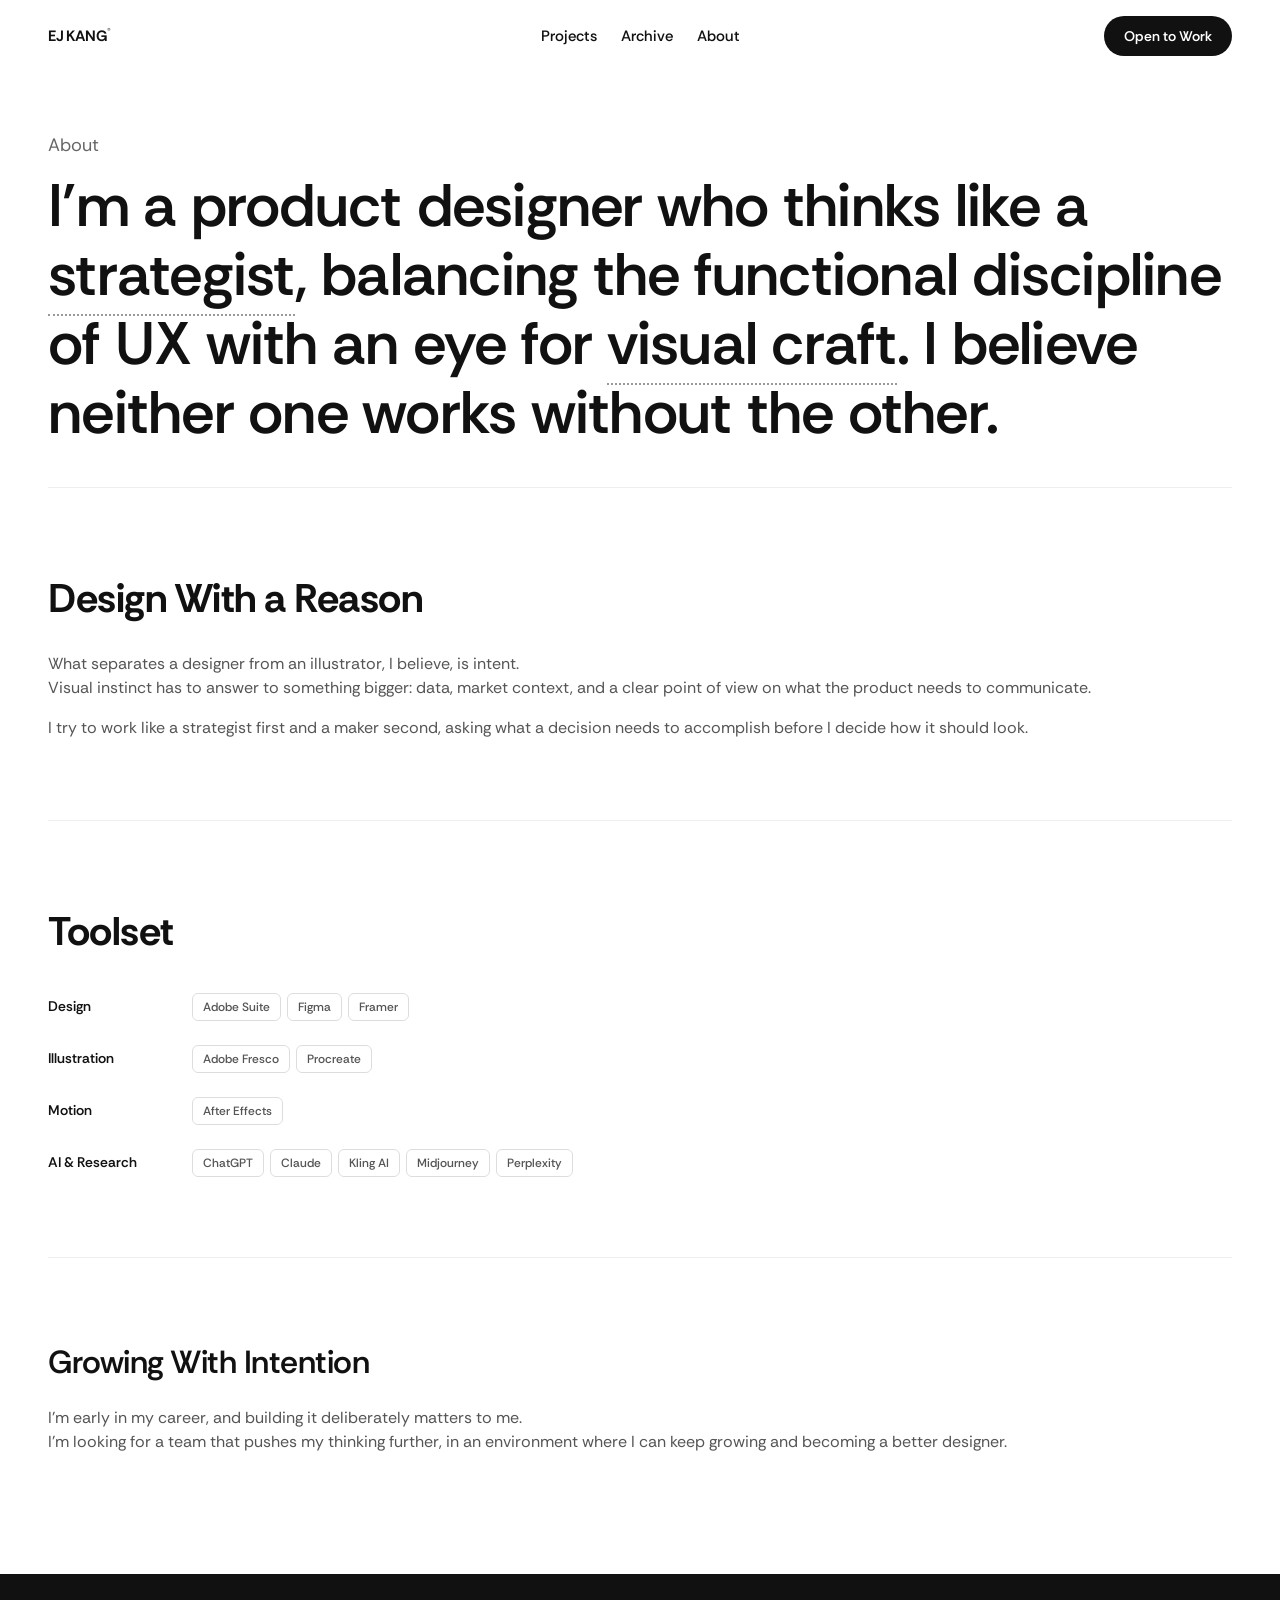
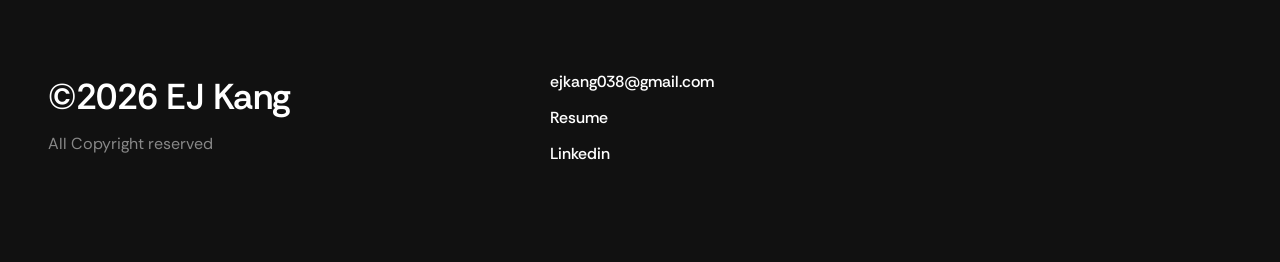
==== about.html @ b81dbb20 "Unify page width, version asset links, and loosen About text - Homepage and About use the same wide " ====
<!DOCTYPE html>
<html lang="en">
<head>
<!-- Umami -->
<script defer src="https://cloud.umami.is/script.js" data-website-id="9243c5bb-2964-4103-bc8a-e9dfcaadfc21"></script>
<link rel="icon" href="favicon.ico" sizes="any">
<link rel="icon" type="image/png" sizes="32x32" href="assets/icons/favicon-32.png">
<link rel="icon" type="image/png" sizes="16x16" href="assets/icons/favicon-16.png">
<link rel="apple-touch-icon" sizes="180x180" href="assets/icons/favicon-180.png">
<meta charset="UTF-8">
<meta name="viewport" content="width=device-width, initial-scale=1.0">
<title>About | EJ Kang</title>
<meta name="description" content="About EJ Kang, a Toronto-based UX/UI designer with a background in illustration, brand identity, and product design.">
<meta property="og:type" content="website">
<meta property="og:site_name" content="EJ Kang">
<meta property="og:title" content="About | EJ Kang">
<meta property="og:description" content="About EJ Kang, a Toronto-based UX/UI designer with a background in illustration, brand identity, and product design.">
<meta property="og:url" content="https://ej-kang.com/about.html">
<meta property="og:image" content="https://ej-kang.com/assets/og/og-about.jpg">
<meta property="og:image:width" content="1200">
<meta property="og:image:height" content="630">
<meta name="twitter:card" content="summary_large_image">
<link rel="preload" href="assets/fonts/rethink-sans-latin-var.woff2" as="font" type="font/woff2" crossorigin>
<link rel="stylesheet" href="css/site.css?v=20261013">
<style>
  /* PAGE HERO */
  .project-hero { padding: 60px 0 40px; }
  .eyebrow { font-size: 18px; color: #666; margin-bottom: 12px; }
  .project-hero h1 {
    font-size: 60px;
    font-weight: 600;
    letter-spacing: -0.75px;
    line-height: 1.15;
  }

  /* Word-triggered image reveal */
  .word-trigger {
    position: relative;
    border-bottom: 2px dotted #999;
    cursor: pointer;
  }
  .word-trigger .hover-img {
    position: absolute;
    left: 50%;
    bottom: 100%;
    margin-bottom: 14px;
    transform: translateX(-50%) translateY(8px);
    width: 220px;
    height: 160px;
    border-radius: 10px;
    background: #eee;
    overflow: hidden;
    opacity: 0;
    pointer-events: none;
    transition: opacity 0.25s ease, transform 0.25s ease;
    z-index: 20;
    display: flex;
    align-items: center;
    justify-content: center;
    font-size: 12px;
    font-weight: 500;
    color: #999;
    text-align: center;
    padding: 8px;
  }
  .word-trigger .hover-img img { width: 100%; height: 100%; object-fit: cover; display: block; }
  .word-trigger:hover .hover-img,
  .word-trigger.active .hover-img {
    opacity: 1;
    transform: translateX(-50%) translateY(0);
    pointer-events: auto;
  }

  /* Mobile-only reveal panel (below the paragraph, avoids edge clipping) */
  .mobile-word-panel { display: none; }

  /* PHILOSOPHY (stacked: title above body) */
  .intro-section {
    padding: 80px 0;
    border-top: 1px solid #eee;
  }
  .intro-label {
    font-size: 40px;
    font-weight: 700;
    letter-spacing: -0.5px;
    margin-bottom: 24px;
  }
  .intro-body p {
    font-size: 16px;
    color: #555;
    margin-bottom: 16px;
  }
  .intro-body p:last-child { margin-bottom: 0; }

  /* TOOLSET */
  .toolset-section { padding: 0 0 80px; border-top: 1px solid #eee; padding-top: 80px; }
  .toolset-section .intro-label { margin-bottom: 32px; }
  .toolset-grid { display: flex; flex-direction: column; gap: 24px; }
  .toolset-row { display: flex; gap: 24px; align-items: baseline; }
  .toolset-cat { font-size: 14px; font-weight: 600; color: #111; width: 120px; flex-shrink: 0; }
  .toolset-tags { display: flex; gap: 6px; flex-wrap: wrap; }
  .toolset-tags .tool {
    font-size: 12px; font-weight: 500; padding: 4px 10px;
    border-radius: 6px; border: 1px solid #ddd; color: #555;
  }

  /* CLOSING STATEMENT */
  .closing-section {
    border-top: 1px solid #eee;
    padding: 80px 0;
  }
  .closing-section h2 {
    font-size: 32px;
    font-weight: 600;
    letter-spacing: -0.5px;
    margin-bottom: 20px;
  }
  .closing-section p {
    font-size: 16px;
    color: #555;
  }

  /* CONTACT (동일) */
  .bottom-sheet { background: #111; color: #fff; margin-top: 40px; }
  @media (max-width: 640px) {
    .project-hero h1 { font-size: 32px; letter-spacing: -0.5px; line-height: 1.2; }
    .word-trigger .hover-img { display: none; }
    .mobile-word-panel { display: block; max-height: 0; overflow: hidden; transition: max-height 0.35s ease, margin-top 0.35s ease; margin-top: 0; }
    .mobile-word-panel.open { max-height: 220px; margin-top: 20px; }
    .mobile-word-panel-inner { width: 100%; height: 200px; border-radius: 10px; background: #eee; display: flex; align-items: center; justify-content: center; font-size: 12px; font-weight: 500; color: #999; text-align: center; overflow: hidden; }
    .mobile-word-panel-inner img { width: 100%; height: 100%; object-fit: cover; display: block; }
    .intro-section { padding: 60px 0; }
    .intro-label { font-size: 24px; }
    .toolset-section { padding-top: 60px; padding-bottom: 60px; }
    .toolset-grid { margin-left: 0; }
    .toolset-row { flex-direction: column; gap: 8px; }
    .toolset-cat { width: auto; }
    .closing-section { padding: 60px 0; }
    .closing-section h2 { font-size: 24px; }
  }
</style>
</head>
<body>

<div class="wrap wrap--wide">
  <nav>
    <div class="nav-left">
      <a href="index.html" style="text-decoration:none;color:inherit;"><span class="logo">EJ KANG<sup>®</sup></span></a>
    </div>
    <div class="navlinks">
        <a href="index.html#projects">Projects</a>
        <a href="#">Archive</a>
        <a href="about.html">About</a>
      </div>
    <div class="nav-right">
      <a href="index.html#contact" class="nav-cta"><span class="nav-cta-roll"><span class="cta-stack"><span>Open to Work</span><span>Open to Work</span></span></span></a>
      <button type="button" class="nav-plus-mobile" id="navMobileToggle" aria-expanded="false" aria-label="Open menu" onclick="toggleMobileNav()">+</button>
    </div>
    <div class="nav-mobile-menu" id="navMobileMenu">
      <a href="index.html#projects">Projects</a>
      <a href="#">Archive</a>
      <a href="about.html">About</a>
    </div>
  </nav>
  <main>

  <section class="project-hero">
    <div class="eyebrow">About</div>
    <h1 class="entry" style="--d:0.05s;">I'm a product designer who thinks like a <span class="word-trigger" data-word="strategist">strategist<span class="hover-img"><img loading="lazy" decode="async" width="1920" height="1280" src="assets/about/strategist-placeholder.webp" alt="Strategist"></span></span>, balancing the functional discipline of UX with an eye for <span class="word-trigger" data-word="visual-craft">visual craft<span class="hover-img"><img loading="lazy" decode="async" width="1080" height="1080" src="assets/about/visual-craft-placeholder.webp" alt="Visual craft"></span></span>. I believe neither one works without the other.</h1>

    <div class="mobile-word-panel" id="mobileWordPanel">
      <div class="mobile-word-panel-inner" id="mobileWordPanelInner"></div>
    </div>
  </section>

  <section class="intro-section reveal">
    <h2 class="intro-label">Design With a Reason</h2>
    <div class="intro-body">
      <p>What separates a designer from an illustrator, I believe, is intent.<br>Visual instinct has to answer to something bigger: data, market context, and a clear point of view on what the product needs to communicate.</p>
      <p>I try to work like a strategist first and a maker second, asking what a decision needs to accomplish before I decide how it should look.</p>
    </div>
  </section>

  <section class="toolset-section reveal">
    <h2 class="intro-label">Toolset</h2>
    <div class="toolset-grid">
      <div class="toolset-row">
        <div class="toolset-cat">Design</div>
        <div class="toolset-tags">
          <span class="tool">Adobe Suite</span>
          <span class="tool">Figma</span>
          <span class="tool">Framer</span>
        </div>
      </div>
      <div class="toolset-row">
        <div class="toolset-cat">Illustration</div>
        <div class="toolset-tags">
          <span class="tool">Adobe Fresco</span>
          <span class="tool">Procreate</span>
        </div>
      </div>
      <div class="toolset-row">
        <div class="toolset-cat">Motion</div>
        <div class="toolset-tags">
          <span class="tool">After Effects</span>
        </div>
      </div>
      <div class="toolset-row">
        <div class="toolset-cat">AI &amp; Research</div>
        <div class="toolset-tags">
          <span class="tool">ChatGPT</span>
          <span class="tool">Claude</span>
          <span class="tool">Kling AI</span>
          <span class="tool">Midjourney</span>
          <span class="tool">Perplexity</span>
        </div>
      </div>
    </div>
  </section>

  <section class="closing-section reveal">
    <h2>Growing With Intention</h2>
    <p>I'm early in my career, and building it deliberately matters to me.<br>I'm looking for a team that pushes my thinking further, in an environment where I can keep growing and becoming a better designer.</p>
  </section>
  </main>
</div>

<footer class="bottom-sheet">
  <div class="wrap wrap--wide">
    <section id="contact" class="contact">
      <div class="bottom-left">
        <h2>©2026 EJ Kang</h2>
        <p class="copyright-sub">All Copyright reserved</p>
      </div>
      <div class="bottom-links">
        <a href="mailto:ejkang038@gmail.com" data-umami-event="external-link" data-umami-event-link="email">ejkang038@gmail.com</a>
        <a href="https://docs.google.com/document/d/1tygZGHCwR9sJoc2kIixEkGQdjlFJI0BtpjXjynefcQQ/edit?usp=sharing" target="_blank" rel="noopener" data-umami-event="resume-click">Resume</a>
        <a href="https://www.linkedin.com/in/ejkang085333" target="_blank" rel="noopener" data-umami-event="external-link" data-umami-event-link="linkedin">Linkedin</a>
      </div>
    </section>
  </div>
</footer>

<script>
  (function(){
    // Word-triggered image reveal (desktop: floating bubble via hover/tap; mobile: panel below text)
    var triggers = document.querySelectorAll('.word-trigger');
    var mobileMql = window.matchMedia('(max-width: 640px)');
    var panel = document.getElementById('mobileWordPanel');
    var panelInner = document.getElementById('mobileWordPanelInner');
    var panelImages = { strategist: 'assets/about/strategist-placeholder.webp', 'visual-craft': 'assets/about/visual-craft-placeholder.webp' };
    triggers.forEach(function(t){
      t.addEventListener('click', function(e){
        var key = t.dataset.word;
        if (window.umami) umami.track('word-trigger', { word: key });
        if (mobileMql.matches) {
          var isOpenSame = panel.classList.contains('open') && panel.dataset.current === key;
          if (isOpenSame) {
            panel.classList.remove('open');
            panel.dataset.current = '';
          } else {
            panelInner.innerHTML = '<img src="' + panelImages[key] + '" alt="' + key + '" style="width:100%;height:100%;object-fit:cover;display:block;">';
            panel.classList.add('open');
            panel.dataset.current = key;
          }
          return;
        }
        var wasActive = t.classList.contains('active');
        triggers.forEach(function(x){ x.classList.remove('active'); });
        if (!wasActive) { t.classList.add('active'); }
      });
    });
    document.addEventListener('click', function(e){
      if (!e.target.closest('.word-trigger')) {
        triggers.forEach(function(x){ x.classList.remove('active'); });
      }
    });
  })();
</script>

<script src="js/site.js?v=20261013"></script>
</body>
</html>
---- css/site.css ----
@font-face {
  font-family: 'Rethink Sans';
  src: url('../assets/fonts/rethink-sans-latin-var.woff2') format('woff2');
  font-weight: 400 800;
  font-style: normal;
  font-display: swap;
  unicode-range: U+0000-00FF, U+0131, U+0152-0153, U+02BB-02BC, U+02C6, U+02DA, U+02DC, U+2000-206F, U+2074, U+20AC, U+2122, U+2190-2199, U+2212, U+2215, U+FEFF, U+FFFD;
}

/* ==========================================================
   site.css — shared across every page
   Page-specific styles stay in each HTML file's <style> block,
   which loads after this file and therefore wins on conflicts.
   ========================================================== */

/* BASE */
* { margin: 0; padding: 0; box-sizing: border-box; }
body {
  font-family: 'Rethink Sans', -apple-system, BlinkMacSystemFont, sans-serif;
  color: #111;
  background: #fff;
  line-height: 1.5;
}
.wrap { max-width: 980px; margin: 0 auto; padding: 0 32px; }

/* NAV */
nav {
  position: sticky;
  top: 0;
  z-index: 100;
  display: grid;
  grid-template-columns: 1fr auto 1fr;
  align-items: center;
  background: #fff;
  padding: 16px 0;
}
.nav-left { display: flex; align-items: baseline; gap: 12px; }
.logo { font-weight: 700; font-size: 15px; letter-spacing: -0.2px; }
.logo sup { font-size: 10px; }
.nav-right { display: flex; align-items: center; justify-content: flex-end; gap: 24px; grid-column: 3; }
.navlinks { display: flex; gap: 24px; }
.navlinks a { color: #111; text-decoration: none; font-size: 15px; font-weight: 500; }
.navlinks a:hover { opacity: 0.6; }
.nav-cta {
  background: #111; color: #fff; font-size: 14px; font-weight: 600;
  padding: 11px 20px; border-radius: 100px; text-decoration: none; white-space: nowrap;
}
.nav-cta { display: inline-flex; justify-content: center; line-height: 1.3; overflow: hidden; }
.nav-cta.sized { transition: background 0.2s ease, transform 0.12s ease, width 0.4s cubic-bezier(0.65, 0, 0.35, 1); }
.nav-cta-roll { display: block; height: 1.3em; overflow: hidden; }
.cta-stack { display: block; transition: transform 0.4s cubic-bezier(0.65, 0, 0.35, 1); }
.cta-stack > span { display: block; height: 1.3em; white-space: nowrap; }
.nav-cta:hover .cta-stack { transform: translateY(-1.3em); }
.cta-stack.swap { transform: translateY(-1.3em) !important; }
.cta-stack.reset { transition: none; }
.nav-plus-mobile {
  display: none; width: 40px; height: 40px; border-radius: 50%;
  background: #111; align-items: center; justify-content: center;
  text-decoration: none; color: #fff; font-size: 20px; flex-shrink: 0;
  border: none; cursor: pointer; font-family: inherit; padding: 0; line-height: 1;
}
.nav-plus-mobile:hover { background: #333; }
.nav-mobile-menu {
  display: none;
  position: absolute;
  top: 62px;
  right: 12px;
  background: #fff;
  border-radius: 12px;
  box-shadow: 0 8px 24px rgba(0,0,0,0.15);
  padding: 8px;
  flex-direction: column;
  min-width: 160px;
  z-index: 200;
}
.nav-mobile-menu.open { display: flex; }
.nav-mobile-menu a {
  padding: 12px 16px; color: #111; text-decoration: none;
  font-size: 15px; font-weight: 500; border-radius: 8px;
}
.nav-mobile-menu a:hover { background: #f5f5f5; }

/* CONTACT / FOOTER */
/* about.html overrides margin-top to 40px in its own <style> */
.bottom-sheet { background: #111; color: #fff; margin-top: 80px; }
.contact { padding: 100px 0; display: flex; justify-content: space-between; align-items: flex-start; gap: 40px; }
.contact h2 { font-size: 36px; font-weight: 600; letter-spacing: -0.5px; margin-bottom: 8px; color: #fff; }
.copyright-sub { font-size: 16px; color: #888; }
.bottom-links { display: flex; flex-direction: column; gap: 12px; text-align: left; }
.bottom-links a { color: #fff; font-weight: 500; text-decoration: none; font-size: 16px; }
.bottom-links a:hover { text-decoration: underline; }

@media (max-width: 640px) {
  .wrap { padding: 0 16px; }
  .navlinks { display: none; }
  .nav-plus-mobile { display: flex; }
  .nav-right { gap: 0; }

  /* Copyright / footer */
  .contact { flex-direction: column; gap: 24px; padding: 60px 0; }
  .contact h2 { font-size: 24px; }
  .copyright-sub { font-size: 13px; }
  .bottom-links a { font-size: 14px; }
}

/* ===== Micro-interactions ===== */
/* Underline slide on links */
.navlinks a, .bottom-links a { position: relative; }
.navlinks a::after, .bottom-links a::after {
  content: ''; position: absolute; left: 0; bottom: -2px;
  width: 100%; height: 1px; background: currentColor;
  transform: scaleX(0); transform-origin: left;
  transition: transform 0.28s ease;
}
.navlinks a:hover::after, .bottom-links a:hover::after { transform: scaleX(1); }
.bottom-links a:hover { text-decoration: none; }
.navlinks a:hover { opacity: 1; }
/* Button press feedback */
.nav-cta, .nav-plus-mobile { transition: background 0.2s ease, transform 0.12s ease; }
.nav-cta:active, .nav-plus-mobile:active { transform: scale(0.95); }
/* Scroll reveal */
.reveal { opacity: 0; transform: translateY(20px); transition: opacity 0.6s ease, transform 0.6s ease; }
.reveal.in { opacity: 1; transform: translateY(0); }
/* Page entry fade */
.entry { opacity: 0; transform: translateY(16px); }
.entry.play { animation: entryFadeUp 0.6s ease forwards; animation-delay: var(--d, 0s); }
@keyframes entryFadeUp { to { opacity: 1; transform: translateY(0); } }
@media (prefers-reduced-motion: reduce) {
  .reveal, .entry { opacity: 1 !important; transform: none !important; transition: none !important; animation: none !important; }
  .navlinks a::after, .bottom-links a::after { transition: none; }
  .cta-stack, .nav-cta.sized, .detail-arrow, .cd-pl { transition: none; }
}

/* ===== DETAIL PAGES: split layout (left info fixed, right media scrolls) ===== */
.wrap--wide { --gutter: 48px; max-width: 1440px; padding: 0 var(--gutter); }
.detail-split { display: grid; grid-template-columns: minmax(0, 2fr) minmax(0, 3fr); gap: var(--gutter); align-items: start; }
.detail-info {
  position: sticky; top: 72px; z-index: 5; /* keeps the floating prev/next pill above the image column */
  min-height: calc(100vh - 72px); max-height: calc(100vh - 72px);
  overflow-y: auto; scrollbar-width: none;
  display: flex; flex-direction: column; padding: 48px 0;
}
.detail-info::-webkit-scrollbar { display: none; }
.detail-info h1 { font-size: clamp(40px, calc(5.4vw - 8px), 70px); /* sized so "Casas Collective" fits on one line */ font-weight: 600; letter-spacing: -1.5px; line-height: 0.95; margin-bottom: 48px; }
.detail-cols {
  display: grid; grid-template-columns: minmax(0, 1fr) minmax(0, 2fr);
  grid-template-areas: "year disc" "credit about";
  column-gap: var(--gutter); row-gap: 48px;
}
.detail-side, .detail-col-main { display: contents; }
.detail-year { grid-area: year; }
.detail-disciplines { grid-area: disc; }
.detail-credit { grid-area: credit; }
.detail-about { grid-area: about; }
.detail-year { font-size: 16px; color: #111; }
.detail-cols p { font-size: 16px; color: #111; }
.detail-about p { margin-bottom: 16px; max-width: 440px; }
.detail-about p:last-child { margin-bottom: 0; }
.detail-credit p { color: rgba(17, 17, 17, 0.5); }
/* prev / next project: floating pill at the bottom center of the screen */
.detail-nav {
  position: fixed; left: 50%; bottom: 24px; transform: translateX(-50%); z-index: 90;
  display: flex; gap: 4px; padding: 6px;
  background: rgba(17, 17, 17, 0.6); backdrop-filter: blur(20px); -webkit-backdrop-filter: blur(20px);
  border-radius: 100px; box-shadow: 0 8px 24px rgba(0, 0, 0, 0.18);
}
.detail-nav .detail-arrow {
  display: flex; align-items: center; justify-content: center;
  width: 48px; height: 40px; border-radius: 100px; color: #fff; font-size: 20px;
  transition: background 0.2s ease, transform 0.25s ease;
}
.detail-nav .detail-arrow:hover { background: rgba(255, 255, 255, 0.14); }
.detail-arrow { font-size: 32px; line-height: 1; color: #111; text-decoration: none; display: inline-block; transition: transform 0.25s ease; }
.detail-arrow--prev:hover { transform: translateX(-8px); }
.detail-arrow--next:hover { transform: translateX(8px); }
.detail-media { padding: 48px 0 96px; min-width: 0; }
.detail-media .detail-hero-img { border-radius: 10px; overflow: hidden; }
/* one even 24px rhythm between every block in the right column */
.detail-media > * { margin-top: 0 !important; margin-bottom: 0 !important; padding-top: 0 !important; padding-bottom: 0 !important; }
.detail-media > * + * { margin-top: 24px !important; }
.detail-media .gallery { gap: 24px; }
.detail-media > .core-decision-section { margin-top: 96px !important; }
/* footer on detail pages follows the same columns: copyright under the info panel, links under the images */
.wrap--wide .contact { display: grid; grid-template-columns: minmax(0, 2fr) minmax(0, 3fr); gap: var(--gutter); padding: 96px 0; }
.visually-hidden { position: absolute !important; width: 1px; height: 1px; overflow: hidden; clip: rect(0 0 0 0); white-space: nowrap; }
/* Core Decision accordion */
.cd-title { font-size: 40px; font-weight: 700; letter-spacing: -0.5px; margin-bottom: 24px; }
.cd-list { border-top: 1px solid #ddd; }
.cd-list details { border-bottom: 1px solid #ddd; }
.cd-list summary { list-style: none; display: grid; grid-template-columns: 48px 1fr 24px; gap: 24px; padding: 24px 0; cursor: pointer; align-items: baseline; }
.cd-list summary::-webkit-details-marker { display: none; }
.cd-n { font-size: 14px; color: rgba(17, 17, 17, 0.5); }
.cd-t { font-size: 18px; font-weight: 700; }
.cd-pl { font-size: 22px; text-align: right; transition: transform 0.25s ease; }
.cd-list details[open] .cd-pl { transform: rotate(45deg); }
.cd-list details p { padding: 0 48px 24px 72px; font-size: 15px; color: #555; max-width: 620px; }
@media (max-width: 900px) {
  .detail-split { grid-template-columns: 1fr; gap: 0; }
  .detail-info { position: static; min-height: 0; max-height: none; overflow: visible; }
  /* mobile: "2026 · Case Study · Solo Project" on one line, then roles, then intro */
  .detail-cols { display: block; }
  .detail-year, .detail-credit, .detail-credit p { display: inline; }
  .detail-credit p::before { content: "\00B7\00A0"; }
  .detail-disciplines { display: block; margin-top: 24px; }
  .detail-about { display: block; margin-top: 48px; }
  .cd-title { font-size: 26px; }
  .cd-list summary { grid-template-columns: 24px 1fr 24px; gap: 24px; }
  .cd-list details p { padding: 0 0 24px 48px; }
  .wrap--wide .contact { grid-template-columns: 1fr; gap: 24px; padding: 48px 0; }
}
@media (max-width: 640px) { .wrap--wide { --gutter: 16px; } }
/* Detail pages: 3s hint under the pill on page entry */
.cta-hint {
  position: absolute; right: 0; top: calc(100% + 12px);
  background: rgba(0, 0, 0, 0.1); backdrop-filter: blur(12px); -webkit-backdrop-filter: blur(12px);
  color: #111; font-size: 13px; line-height: 1.4; font-weight: 600; text-align: center;
  padding: 10px 18px; border-radius: 16px; white-space: nowrap;
  opacity: 0; transform: translateY(-4px); transition: opacity 0.3s ease, transform 0.3s ease;
  pointer-events: none;
}
.cta-hint::before {
  content: ''; position: absolute; top: -6px; right: var(--arrow-right, 28px); width: 10px; height: 10px;
  background: rgba(0, 0, 0, 0.1);
  transform: rotate(45deg); clip-path: polygon(0 0, 100% 0, 0 100%);
}
.cta-hint.show { opacity: 1; transform: none; }
.nav-right { position: relative; }
@media (prefers-reduced-motion: reduce) { .cta-hint { transition: none; } }
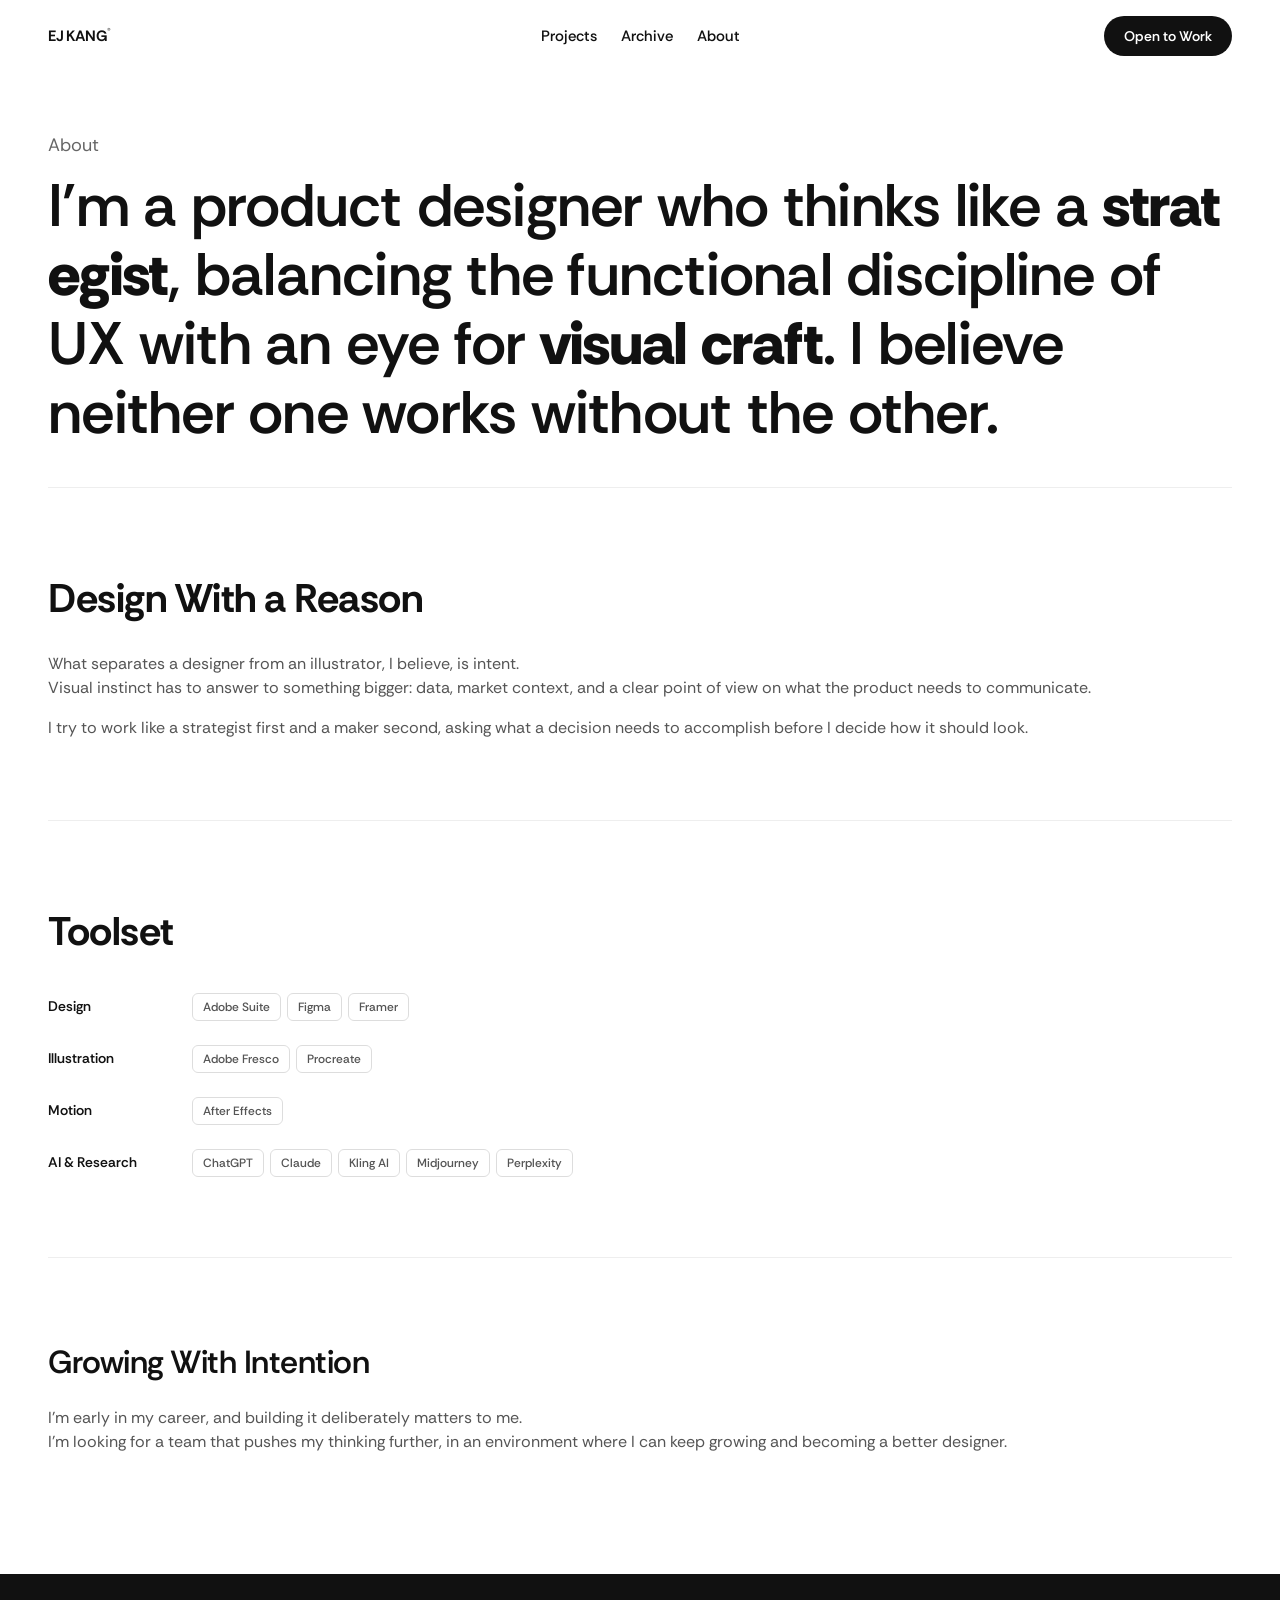
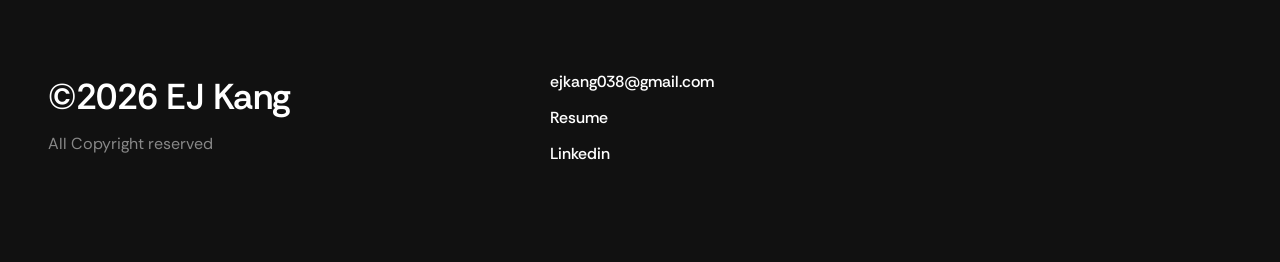
==== commit 29d0599f: "Add homepage dividers, name motion, and bold key words on About - Homepage: divider lines above Awar" ====
--- a/about.html
+++ b/about.html
@@ -21,7 +21,7 @@
 <meta property="og:image:height" content="630">
 <meta name="twitter:card" content="summary_large_image">
 <link rel="preload" href="assets/fonts/rethink-sans-latin-var.woff2" as="font" type="font/woff2" crossorigin>
-<link rel="stylesheet" href="css/site.css?v=20261013">
+<link rel="stylesheet" href="css/site.css?v=20261014">
 <style>
   /* PAGE HERO */
   .project-hero { padding: 60px 0 40px; }
@@ -32,47 +32,6 @@
     letter-spacing: -0.75px;
     line-height: 1.15;
   }
-
-  /* Word-triggered image reveal */
-  .word-trigger {
-    position: relative;
-    border-bottom: 2px dotted #999;
-    cursor: pointer;
-  }
-  .word-trigger .hover-img {
-    position: absolute;
-    left: 50%;
-    bottom: 100%;
-    margin-bottom: 14px;
-    transform: translateX(-50%) translateY(8px);
-    width: 220px;
-    height: 160px;
-    border-radius: 10px;
-    background: #eee;
-    overflow: hidden;
-    opacity: 0;
-    pointer-events: none;
-    transition: opacity 0.25s ease, transform 0.25s ease;
-    z-index: 20;
-    display: flex;
-    align-items: center;
-    justify-content: center;
-    font-size: 12px;
-    font-weight: 500;
-    color: #999;
-    text-align: center;
-    padding: 8px;
-  }
-  .word-trigger .hover-img img { width: 100%; height: 100%; object-fit: cover; display: block; }
-  .word-trigger:hover .hover-img,
-  .word-trigger.active .hover-img {
-    opacity: 1;
-    transform: translateX(-50%) translateY(0);
-    pointer-events: auto;
-  }
-
-  /* Mobile-only reveal panel (below the paragraph, avoids edge clipping) */
-  .mobile-word-panel { display: none; }
 
   /* PHILOSOPHY (stacked: title above body) */
   .intro-section {
@@ -124,11 +83,6 @@
   .bottom-sheet { background: #111; color: #fff; margin-top: 40px; }
   @media (max-width: 640px) {
     .project-hero h1 { font-size: 32px; letter-spacing: -0.5px; line-height: 1.2; }
-    .word-trigger .hover-img { display: none; }
-    .mobile-word-panel { display: block; max-height: 0; overflow: hidden; transition: max-height 0.35s ease, margin-top 0.35s ease; margin-top: 0; }
-    .mobile-word-panel.open { max-height: 220px; margin-top: 20px; }
-    .mobile-word-panel-inner { width: 100%; height: 200px; border-radius: 10px; background: #eee; display: flex; align-items: center; justify-content: center; font-size: 12px; font-weight: 500; color: #999; text-align: center; overflow: hidden; }
-    .mobile-word-panel-inner img { width: 100%; height: 100%; object-fit: cover; display: block; }
     .intro-section { padding: 60px 0; }
     .intro-label { font-size: 24px; }
     .toolset-section { padding-top: 60px; padding-bottom: 60px; }
@@ -138,6 +92,7 @@
     .closing-section { padding: 60px 0; }
     .closing-section h2 { font-size: 24px; }
   }
+
 </style>
 </head>
 <body>
@@ -166,11 +121,7 @@
 
   <section class="project-hero">
     <div class="eyebrow">About</div>
-    <h1 class="entry" style="--d:0.05s;">I'm a product designer who thinks like a <span class="word-trigger" data-word="strategist">strategist<span class="hover-img"><img loading="lazy" decode="async" width="1920" height="1280" src="assets/about/strategist-placeholder.webp" alt="Strategist"></span></span>, balancing the functional discipline of UX with an eye for <span class="word-trigger" data-word="visual-craft">visual craft<span class="hover-img"><img loading="lazy" decode="async" width="1080" height="1080" src="assets/about/visual-craft-placeholder.webp" alt="Visual craft"></span></span>. I believe neither one works without the other.</h1>
-
-    <div class="mobile-word-panel" id="mobileWordPanel">
-      <div class="mobile-word-panel-inner" id="mobileWordPanelInner"></div>
-    </div>
+    <h1 class="entry" style="--d:0.05s;">I'm a product designer who thinks like a <span class="kw" data-italic-motion data-mode="weight" aria-label="strategist"><span aria-hidden="true"><span class="kw-l">s</span><span class="kw-l">t</span><span class="kw-l">r</span><span class="kw-l">a</span><span class="kw-l">t</span><span class="kw-l">e</span><span class="kw-l">g</span><span class="kw-l">i</span><span class="kw-l">s</span><span class="kw-l">t</span></span></span>, balancing the functional discipline of UX with an eye for <span class="kw" data-italic-motion data-mode="weight" aria-label="visual craft"><span aria-hidden="true"><span class="kw-l">v</span><span class="kw-l">i</span><span class="kw-l">s</span><span class="kw-l">u</span><span class="kw-l">a</span><span class="kw-l">l</span> <span class="kw-l">c</span><span class="kw-l">r</span><span class="kw-l">a</span><span class="kw-l">f</span><span class="kw-l">t</span></span></span>. I believe neither one works without the other.</h1>
   </section>
 
   <section class="intro-section reveal">
@@ -241,43 +192,6 @@
   </div>
 </footer>
 
-<script>
-  (function(){
-    // Word-triggered image reveal (desktop: floating bubble via hover/tap; mobile: panel below text)
-    var triggers = document.querySelectorAll('.word-trigger');
-    var mobileMql = window.matchMedia('(max-width: 640px)');
-    var panel = document.getElementById('mobileWordPanel');
-    var panelInner = document.getElementById('mobileWordPanelInner');
-    var panelImages = { strategist: 'assets/about/strategist-placeholder.webp', 'visual-craft': 'assets/about/visual-craft-placeholder.webp' };
-    triggers.forEach(function(t){
-      t.addEventListener('click', function(e){
-        var key = t.dataset.word;
-        if (window.umami) umami.track('word-trigger', { word: key });
-        if (mobileMql.matches) {
-          var isOpenSame = panel.classList.contains('open') && panel.dataset.current === key;
-          if (isOpenSame) {
-            panel.classList.remove('open');
-            panel.dataset.current = '';
-          } else {
-            panelInner.innerHTML = '<img src="' + panelImages[key] + '" alt="' + key + '" style="width:100%;height:100%;object-fit:cover;display:block;">';
-            panel.classList.add('open');
-            panel.dataset.current = key;
-          }
-          return;
-        }
-        var wasActive = t.classList.contains('active');
-        triggers.forEach(function(x){ x.classList.remove('active'); });
-        if (!wasActive) { t.classList.add('active'); }
-      });
-    });
-    document.addEventListener('click', function(e){
-      if (!e.target.closest('.word-trigger')) {
-        triggers.forEach(function(x){ x.classList.remove('active'); });
-      }
-    });
-  })();
-</script>
-
-<script src="js/site.js?v=20261013"></script>
+<script src="js/site.js?v=20261014"></script>
 </body>
 </html>
--- a/css/site.css
+++ b/css/site.css
@@ -6,6 +6,18 @@
   font-display: swap;
   unicode-range: U+0000-00FF, U+0131, U+0152-0153, U+02BB-02BC, U+02C6, U+02DA, U+02DC, U+2000-206F, U+2074, U+20AC, U+2122, U+2190-2199, U+2212, U+2215, U+FEFF, U+FFFD;
 }
+@font-face {
+  font-family: 'Rethink Sans';
+  src: url('../assets/fonts/rethink-sans-latin-italic-var.woff2') format('woff2');
+  font-weight: 400 800;
+  font-style: italic;
+  font-display: swap;
+  unicode-range: U+0000-00FF, U+0131, U+0152-0153, U+02BB-02BC, U+02C6, U+02DA, U+02DC, U+2000-206F, U+2074, U+20AC, U+2122, U+2190-2199, U+2212, U+2215, U+FEFF, U+FFFD;
+}
+
+/* Italic motion: letters rest in their final italic bold look; js/site.js animates into it */
+.kw-l { display: inline-block; font-weight: 800; font-style: italic; }
+[data-mode="weight"] .kw-l { font-style: normal; }
 
 /* ==========================================================
    site.css — shared across every page
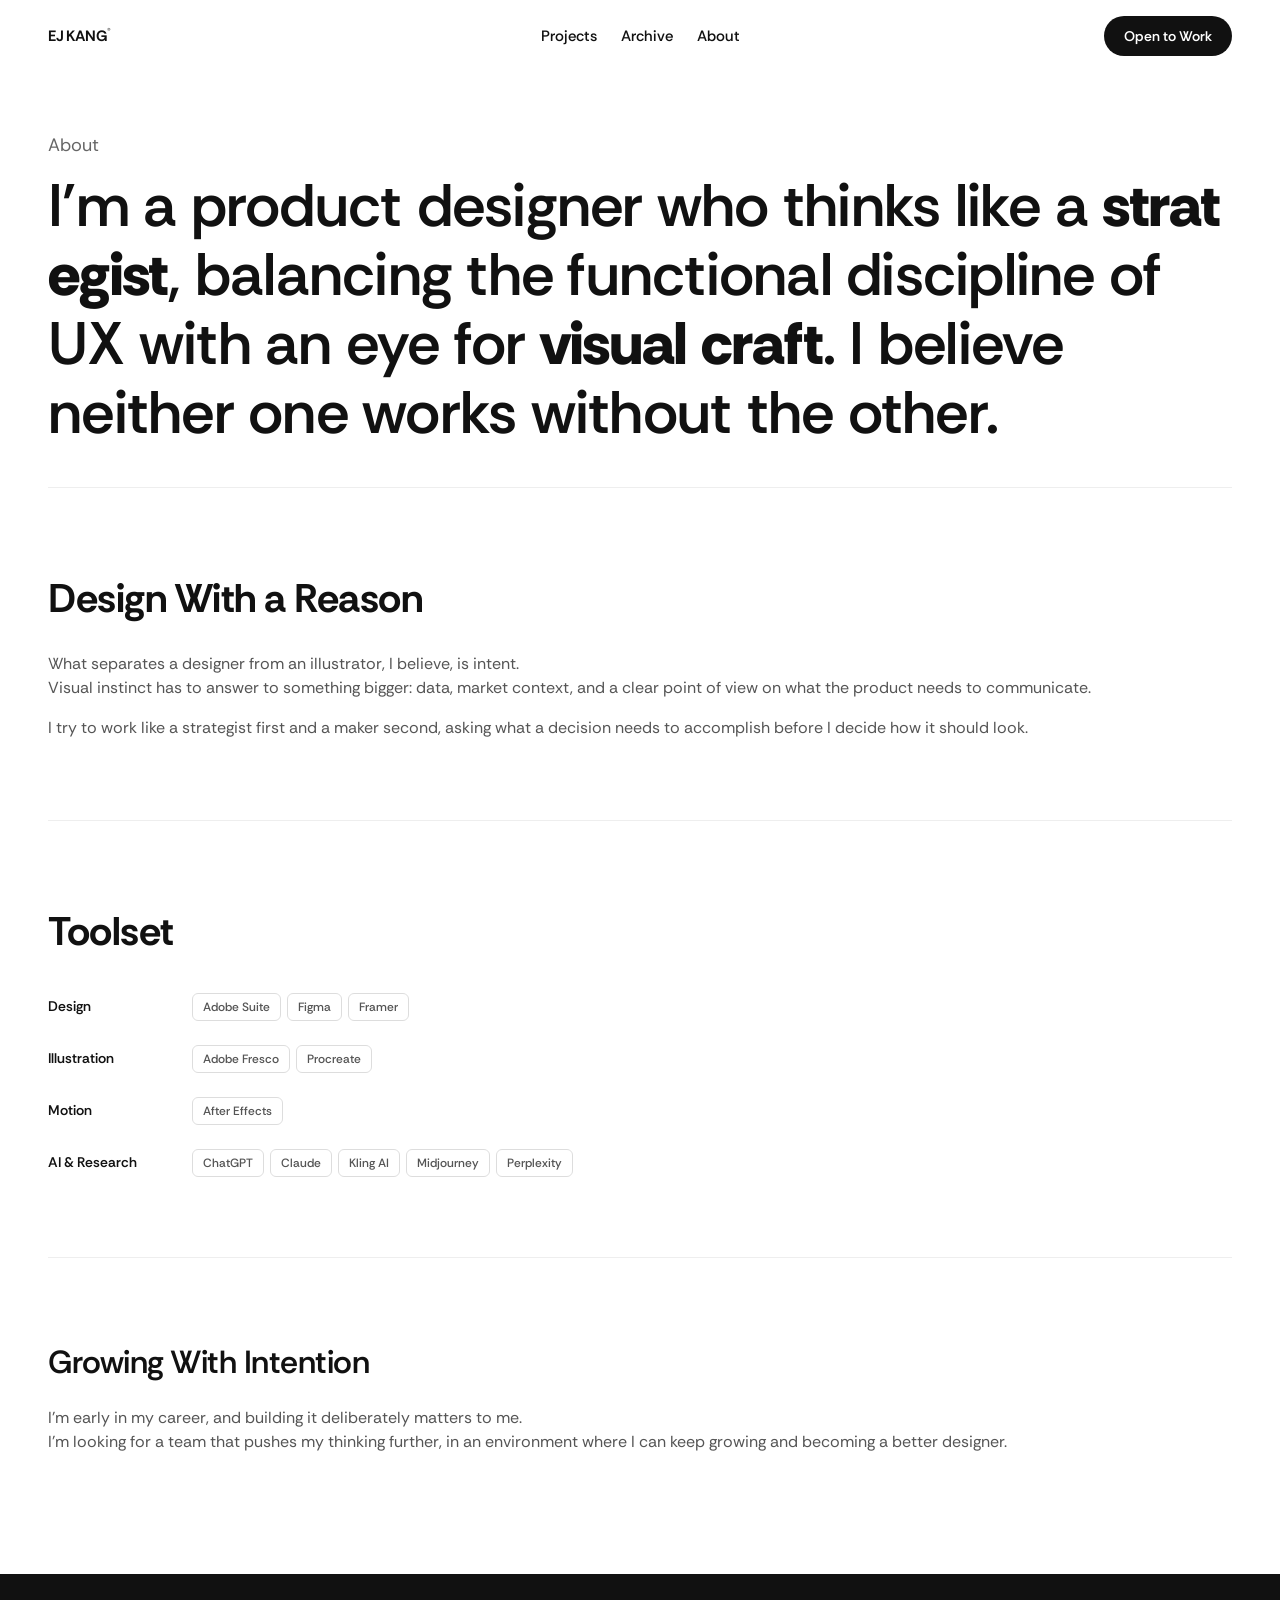
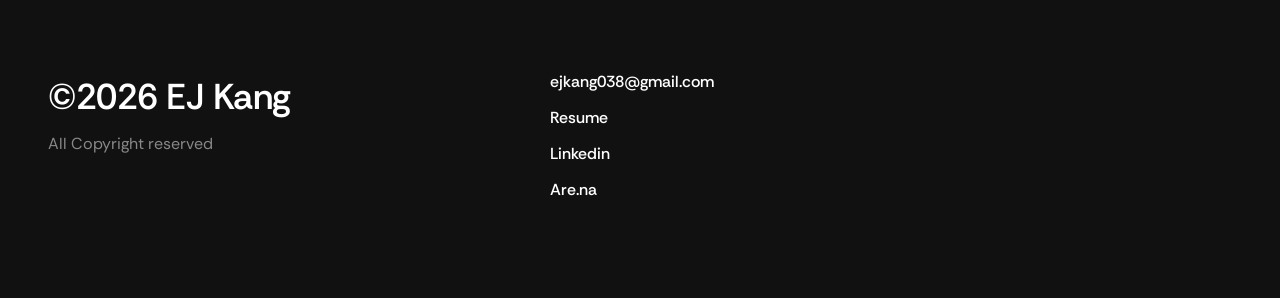
==== commit 5dffb61d: "Add Are.na link to footer on all pages Co-Authored-By: Claude Opus 5.5 <noreply@anthropic.com>" ====
--- a/about.html
+++ b/about.html
@@ -21,7 +21,7 @@
 <meta property="og:image:height" content="630">
 <meta name="twitter:card" content="summary_large_image">
 <link rel="preload" href="assets/fonts/rethink-sans-latin-var.woff2" as="font" type="font/woff2" crossorigin>
-<link rel="stylesheet" href="css/site.css?v=20261014">
+<link rel="stylesheet" href="css/site.css?v=20261014c">
 <style>
   /* PAGE HERO */
   .project-hero { padding: 60px 0 40px; }
@@ -104,7 +104,7 @@
     </div>
     <div class="navlinks">
         <a href="index.html#projects">Projects</a>
-        <a href="#">Archive</a>
+        <a href="archive.html">Archive</a>
         <a href="about.html">About</a>
       </div>
     <div class="nav-right">
@@ -113,7 +113,7 @@
     </div>
     <div class="nav-mobile-menu" id="navMobileMenu">
       <a href="index.html#projects">Projects</a>
-      <a href="#">Archive</a>
+      <a href="archive.html">Archive</a>
       <a href="about.html">About</a>
     </div>
   </nav>
@@ -121,7 +121,7 @@
 
   <section class="project-hero">
     <div class="eyebrow">About</div>
-    <h1 class="entry" style="--d:0.05s;">I'm a product designer who thinks like a <span class="kw" data-italic-motion data-mode="weight" aria-label="strategist"><span aria-hidden="true"><span class="kw-l">s</span><span class="kw-l">t</span><span class="kw-l">r</span><span class="kw-l">a</span><span class="kw-l">t</span><span class="kw-l">e</span><span class="kw-l">g</span><span class="kw-l">i</span><span class="kw-l">s</span><span class="kw-l">t</span></span></span>, balancing the functional discipline of UX with an eye for <span class="kw" data-italic-motion data-mode="weight" aria-label="visual craft"><span aria-hidden="true"><span class="kw-l">v</span><span class="kw-l">i</span><span class="kw-l">s</span><span class="kw-l">u</span><span class="kw-l">a</span><span class="kw-l">l</span> <span class="kw-l">c</span><span class="kw-l">r</span><span class="kw-l">a</span><span class="kw-l">f</span><span class="kw-l">t</span></span></span>. I believe neither one works without the other.</h1>
+    <h1 class="entry" style="--d:0.05s;">I'm a product designer who thinks like a <span class="kw" data-bold-motion aria-label="strategist"><span aria-hidden="true"><span class="kw-l">s</span><span class="kw-l">t</span><span class="kw-l">r</span><span class="kw-l">a</span><span class="kw-l">t</span><span class="kw-l">e</span><span class="kw-l">g</span><span class="kw-l">i</span><span class="kw-l">s</span><span class="kw-l">t</span></span></span>, balancing the functional discipline of UX with an eye for <span class="kw" data-bold-motion aria-label="visual craft"><span aria-hidden="true"><span class="kw-l">v</span><span class="kw-l">i</span><span class="kw-l">s</span><span class="kw-l">u</span><span class="kw-l">a</span><span class="kw-l">l</span> <span class="kw-l">c</span><span class="kw-l">r</span><span class="kw-l">a</span><span class="kw-l">f</span><span class="kw-l">t</span></span></span>. I believe neither one works without the other.</h1>
   </section>
 
   <section class="intro-section reveal">
@@ -187,11 +187,12 @@
         <a href="mailto:ejkang038@gmail.com" data-umami-event="external-link" data-umami-event-link="email">ejkang038@gmail.com</a>
         <a href="https://docs.google.com/document/d/1tygZGHCwR9sJoc2kIixEkGQdjlFJI0BtpjXjynefcQQ/edit?usp=sharing" target="_blank" rel="noopener" data-umami-event="resume-click">Resume</a>
         <a href="https://www.linkedin.com/in/ejkang085333" target="_blank" rel="noopener" data-umami-event="external-link" data-umami-event-link="linkedin">Linkedin</a>
+        <a href="https://www.are.na/ejk" target="_blank" rel="noopener" data-umami-event="external-link" data-umami-event-link="arena">Are.na</a>
       </div>
     </section>
   </div>
 </footer>
 
-<script src="js/site.js?v=20261014"></script>
+<script src="js/site.js?v=20261014c"></script>
 </body>
 </html>
--- a/css/site.css
+++ b/css/site.css
@@ -6,18 +6,9 @@
   font-display: swap;
   unicode-range: U+0000-00FF, U+0131, U+0152-0153, U+02BB-02BC, U+02C6, U+02DA, U+02DC, U+2000-206F, U+2074, U+20AC, U+2122, U+2190-2199, U+2212, U+2215, U+FEFF, U+FFFD;
 }
-@font-face {
-  font-family: 'Rethink Sans';
-  src: url('../assets/fonts/rethink-sans-latin-italic-var.woff2') format('woff2');
-  font-weight: 400 800;
-  font-style: italic;
-  font-display: swap;
-  unicode-range: U+0000-00FF, U+0131, U+0152-0153, U+02BB-02BC, U+02C6, U+02DA, U+02DC, U+2000-206F, U+2074, U+20AC, U+2122, U+2190-2199, U+2212, U+2215, U+FEFF, U+FFFD;
-}
-
-/* Italic motion: letters rest in their final italic bold look; js/site.js animates into it */
-.kw-l { display: inline-block; font-weight: 800; font-style: italic; }
-[data-mode="weight"] .kw-l { font-style: normal; }
+
+/* Key word motion: letters rest at their final bold weight; js/site.js animates into it */
+.kw-l { display: inline-block; font-weight: 800; }
 
 /* ==========================================================
    site.css — shared across every page
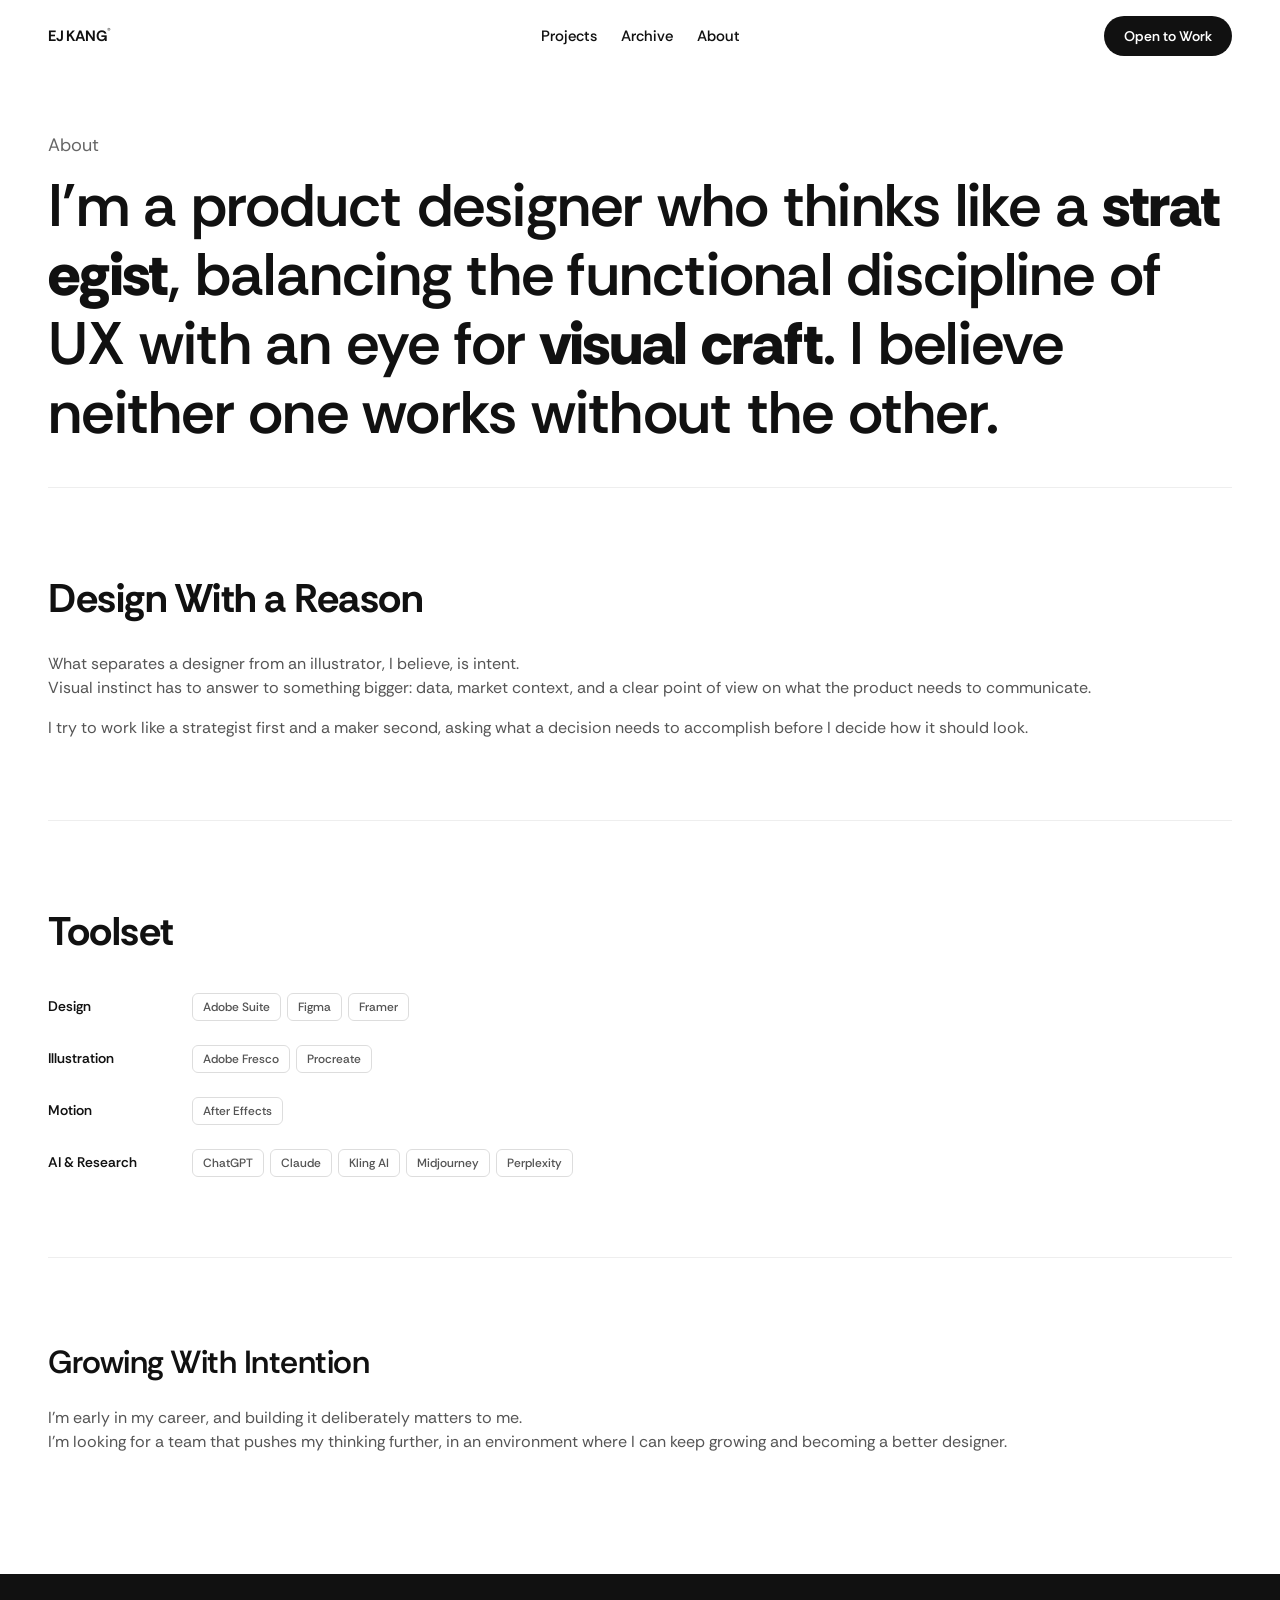
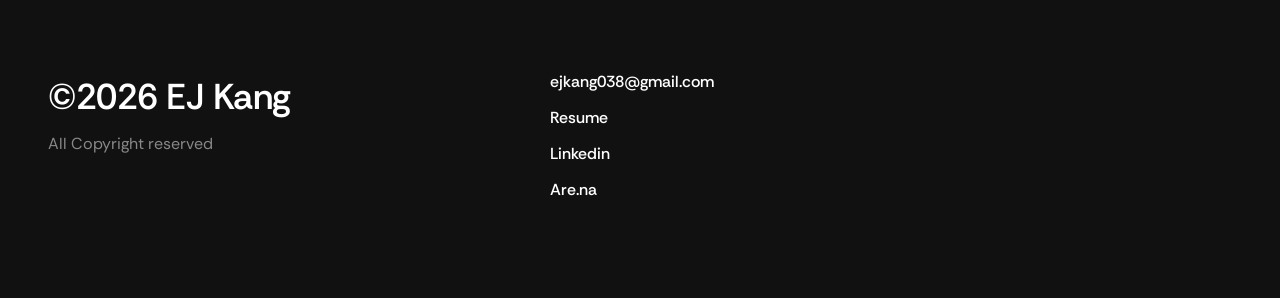
==== commit f62a300e: "Rework scroll reveal: per-item reveals, ordered stagger, calmer detail pages - Reveal each image, ca" ====
--- a/about.html
+++ b/about.html
@@ -1,6 +1,7 @@
 <!DOCTYPE html>
 <html lang="en">
 <head>
+<script>document.documentElement.classList.add('js')</script>
 <!-- Umami -->
 <script defer src="https://cloud.umami.is/script.js" data-website-id="9243c5bb-2964-4103-bc8a-e9dfcaadfc21"></script>
 <link rel="icon" href="favicon.ico" sizes="any">
@@ -21,7 +22,7 @@
 <meta property="og:image:height" content="630">
 <meta name="twitter:card" content="summary_large_image">
 <link rel="preload" href="assets/fonts/rethink-sans-latin-var.woff2" as="font" type="font/woff2" crossorigin>
-<link rel="stylesheet" href="css/site.css?v=20261014c">
+<link rel="stylesheet" href="css/site.css?v=20261020f">
 <style>
   /* PAGE HERO */
   .project-hero { padding: 60px 0 40px; }
@@ -121,21 +122,21 @@
 
   <section class="project-hero">
     <div class="eyebrow">About</div>
-    <h1 class="entry" style="--d:0.05s;">I'm a product designer who thinks like a <span class="kw" data-bold-motion aria-label="strategist"><span aria-hidden="true"><span class="kw-l">s</span><span class="kw-l">t</span><span class="kw-l">r</span><span class="kw-l">a</span><span class="kw-l">t</span><span class="kw-l">e</span><span class="kw-l">g</span><span class="kw-l">i</span><span class="kw-l">s</span><span class="kw-l">t</span></span></span>, balancing the functional discipline of UX with an eye for <span class="kw" data-bold-motion aria-label="visual craft"><span aria-hidden="true"><span class="kw-l">v</span><span class="kw-l">i</span><span class="kw-l">s</span><span class="kw-l">u</span><span class="kw-l">a</span><span class="kw-l">l</span> <span class="kw-l">c</span><span class="kw-l">r</span><span class="kw-l">a</span><span class="kw-l">f</span><span class="kw-l">t</span></span></span>. I believe neither one works without the other.</h1>
+    <h1 class="entry" style="--d:0.05s;">I'm a product designer who thinks like a <span class="kw" data-bold-motion><span class="visually-hidden">strategist</span><span aria-hidden="true"><span class="kw-l">s</span><span class="kw-l">t</span><span class="kw-l">r</span><span class="kw-l">a</span><span class="kw-l">t</span><span class="kw-l">e</span><span class="kw-l">g</span><span class="kw-l">i</span><span class="kw-l">s</span><span class="kw-l">t</span></span></span>, balancing the functional discipline of UX with an eye for <span class="kw" data-bold-motion><span class="visually-hidden">visual craft</span><span aria-hidden="true"><span class="kw-l">v</span><span class="kw-l">i</span><span class="kw-l">s</span><span class="kw-l">u</span><span class="kw-l">a</span><span class="kw-l">l</span> <span class="kw-l">c</span><span class="kw-l">r</span><span class="kw-l">a</span><span class="kw-l">f</span><span class="kw-l">t</span></span></span>. I believe neither one works without the other.</h1>
   </section>
 
-  <section class="intro-section reveal">
-    <h2 class="intro-label">Design With a Reason</h2>
+  <section class="intro-section">
+    <h2 class="intro-label reveal">Design With a Reason</h2>
     <div class="intro-body">
-      <p>What separates a designer from an illustrator, I believe, is intent.<br>Visual instinct has to answer to something bigger: data, market context, and a clear point of view on what the product needs to communicate.</p>
-      <p>I try to work like a strategist first and a maker second, asking what a decision needs to accomplish before I decide how it should look.</p>
+      <p class="reveal">What separates a designer from an illustrator, I believe, is intent.<br>Visual instinct has to answer to something bigger: data, market context, and a clear point of view on what the product needs to communicate.</p>
+      <p class="reveal">I try to work like a strategist first and a maker second, asking what a decision needs to accomplish before I decide how it should look.</p>
     </div>
   </section>
 
-  <section class="toolset-section reveal">
-    <h2 class="intro-label">Toolset</h2>
+  <section class="toolset-section">
+    <h2 class="intro-label reveal">Toolset</h2>
     <div class="toolset-grid">
-      <div class="toolset-row">
+      <div class="toolset-row reveal">
         <div class="toolset-cat">Design</div>
         <div class="toolset-tags">
           <span class="tool">Adobe Suite</span>
@@ -143,20 +144,20 @@
           <span class="tool">Framer</span>
         </div>
       </div>
-      <div class="toolset-row">
+      <div class="toolset-row reveal">
         <div class="toolset-cat">Illustration</div>
         <div class="toolset-tags">
           <span class="tool">Adobe Fresco</span>
           <span class="tool">Procreate</span>
         </div>
       </div>
-      <div class="toolset-row">
+      <div class="toolset-row reveal">
         <div class="toolset-cat">Motion</div>
         <div class="toolset-tags">
           <span class="tool">After Effects</span>
         </div>
       </div>
-      <div class="toolset-row">
+      <div class="toolset-row reveal">
         <div class="toolset-cat">AI &amp; Research</div>
         <div class="toolset-tags">
           <span class="tool">ChatGPT</span>
@@ -169,9 +170,9 @@
     </div>
   </section>
 
-  <section class="closing-section reveal">
-    <h2>Growing With Intention</h2>
-    <p>I'm early in my career, and building it deliberately matters to me.<br>I'm looking for a team that pushes my thinking further, in an environment where I can keep growing and becoming a better designer.</p>
+  <section class="closing-section">
+    <h2 class="reveal">Growing With Intention</h2>
+    <p class="reveal">I'm early in my career, and building it deliberately matters to me.<br>I'm looking for a team that pushes my thinking further, in an environment where I can keep growing and becoming a better designer.</p>
   </section>
   </main>
 </div>
@@ -193,6 +194,6 @@
   </div>
 </footer>
 
-<script src="js/site.js?v=20261014c"></script>
+<script src="js/site.js?v=20261020f"></script>
 </body>
 </html>
--- a/css/site.css
+++ b/css/site.css
@@ -121,15 +121,24 @@
 /* Button press feedback */
 .nav-cta, .nav-plus-mobile { transition: background 0.2s ease, transform 0.12s ease; }
 .nav-cta:active, .nav-plus-mobile:active { transform: scale(0.95); }
-/* Scroll reveal */
-.reveal { opacity: 0; transform: translateY(20px); transition: opacity 0.6s ease, transform 0.6s ease; }
-.reveal.in { opacity: 1; transform: translateY(0); }
+/* Scroll reveal: hidden start only when JS is on (the <head> adds .js), so JS-off visitors see everything.
+   shortcut: if site.js itself fails to load, .entry/.reveal stay hidden; same-origin file, so accepted
+   Moves with `translate`, not `transform`, so it never fights an element's own transform (.detail-nav centering, card hover).
+   --reveal-dur is read by js/site.js too; keep it in seconds. */
+:root { --reveal-dur: 1.4s; --reveal-dist: 24px; --reveal-dist-media: 12px; --reveal-ease: cubic-bezier(0.22, 1, 0.36, 1); }
+/* photos and videos rise half as far as text */
+.detail-hero-img, .gallery-img, .hscroll-item, .graphic-gallery img { --reveal-dist: var(--reveal-dist-media); }
+/* desktop detail hero is the LCP image and always on the first screen: never hidden, not even before JS runs */
+@media (min-width: 901px) { .js .detail-hero-img.reveal { opacity: 1; translate: none; transition: none; } }
+.js .reveal { opacity: 0; translate: 0 var(--reveal-dist); transition: opacity var(--reveal-dur) var(--reveal-ease), translate var(--reveal-dur) var(--reveal-ease); }
+.reveal.in { opacity: 1; translate: 0 0; }
 /* Page entry fade */
-.entry { opacity: 0; transform: translateY(16px); }
-.entry.play { animation: entryFadeUp 0.6s ease forwards; animation-delay: var(--d, 0s); }
+.js .entry { opacity: 0; transform: translateY(16px); }.entry.play { animation: entryFadeUp 0.6s ease forwards; animation-delay: var(--d, 0s); }
 @keyframes entryFadeUp { to { opacity: 1; transform: translateY(0); } }
 @media (prefers-reduced-motion: reduce) {
-  .reveal, .entry { opacity: 1 !important; transform: none !important; transition: none !important; animation: none !important; }
+  .reveal, .entry { opacity: 1 !important; transition: none !important; animation: none !important; }
+  .reveal { translate: none !important; }
+  .entry { transform: none !important; }
   .navlinks a::after, .bottom-links a::after { transition: none; }
   .cta-stack, .nav-cta.sized, .detail-arrow, .cd-pl { transition: none; }
 }
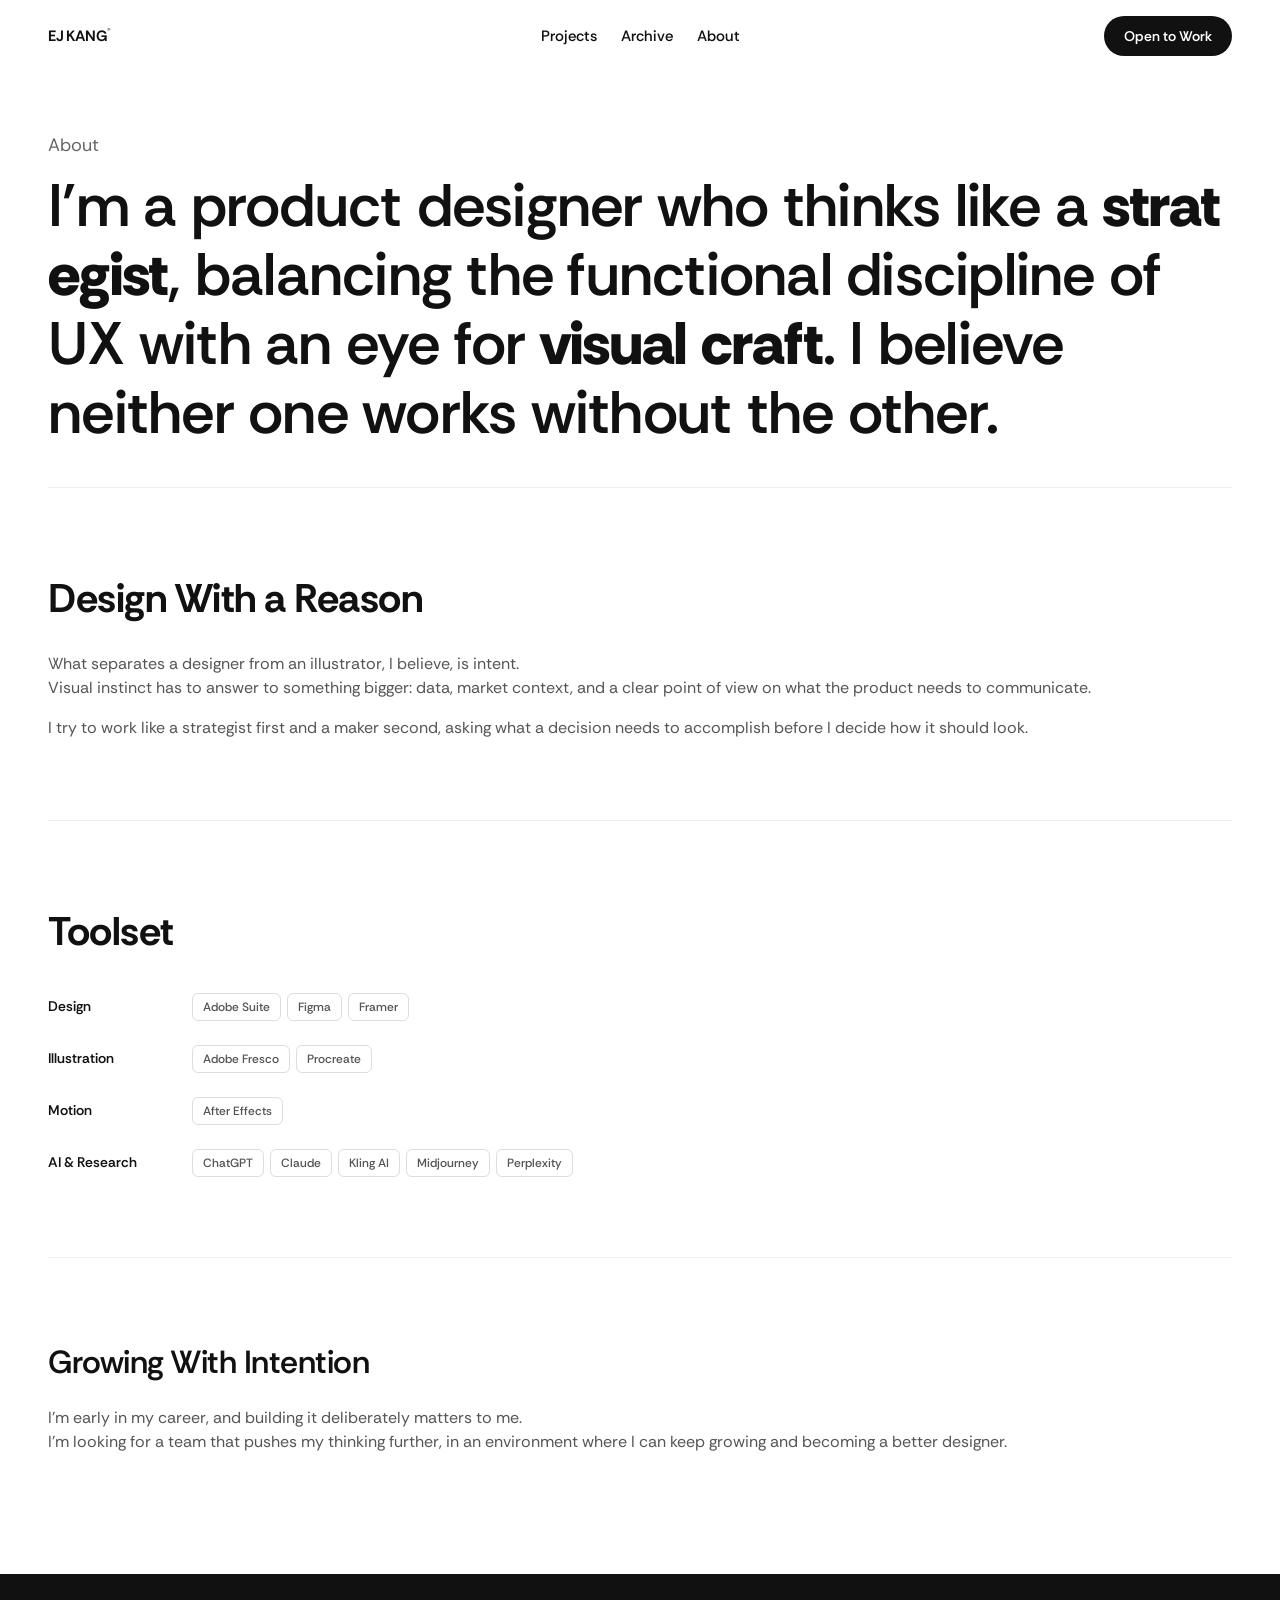
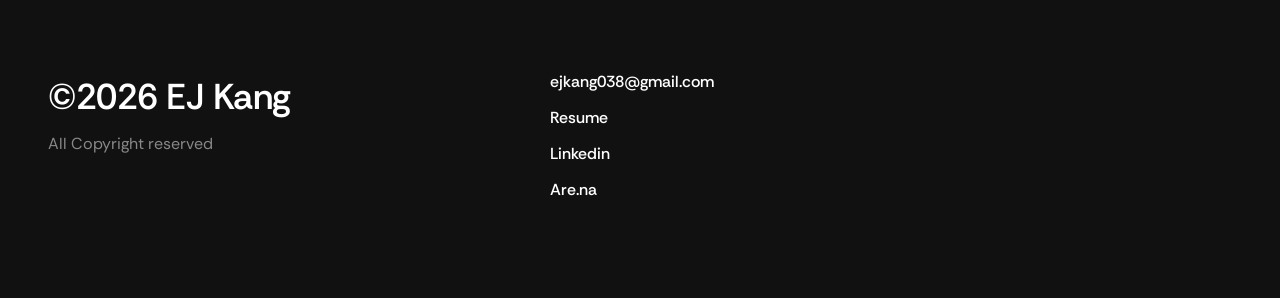
==== commit 839d7085: "Slow down the Archive gallery reveal only - Add --reveal-dur-gallery (1.4x the shared --reveal-dur, " ====
--- a/about.html
+++ b/about.html
@@ -22,7 +22,7 @@
 <meta property="og:image:height" content="630">
 <meta name="twitter:card" content="summary_large_image">
 <link rel="preload" href="assets/fonts/rethink-sans-latin-var.woff2" as="font" type="font/woff2" crossorigin>
-<link rel="stylesheet" href="css/site.css?v=20261020f">
+<link rel="stylesheet" href="css/site.css?v=20261020g">
 <style>
   /* PAGE HERO */
   .project-hero { padding: 60px 0 40px; }
@@ -194,6 +194,6 @@
   </div>
 </footer>
 
-<script src="js/site.js?v=20261020f"></script>
+<script src="js/site.js?v=20261020g"></script>
 </body>
 </html>
--- a/css/site.css
+++ b/css/site.css
@@ -124,8 +124,10 @@
 /* Scroll reveal: hidden start only when JS is on (the <head> adds .js), so JS-off visitors see everything.
    shortcut: if site.js itself fails to load, .entry/.reveal stay hidden; same-origin file, so accepted
    Moves with `translate`, not `transform`, so it never fights an element's own transform (.detail-nav centering, card hover).
-   --reveal-dur is read by js/site.js too; keep it in seconds. */
-:root { --reveal-dur: 1.4s; --reveal-dist: 24px; --reveal-dist-media: 12px; --reveal-ease: cubic-bezier(0.22, 1, 0.36, 1); }
+   js/site.js reads each element's computed transition-duration, so per-element --reveal-dur overrides just work. */
+:root { --reveal-dur: 1.4s; --reveal-dur-gallery: calc(var(--reveal-dur) * 1.4); --reveal-dist: 24px; --reveal-dist-media: 12px; --reveal-ease: cubic-bezier(0.22, 1, 0.36, 1); }
+/* archive Graphic Work images reveal slower than everything else */
+.graphic-gallery img { --reveal-dur: var(--reveal-dur-gallery); }
 /* photos and videos rise half as far as text */
 .detail-hero-img, .gallery-img, .hscroll-item, .graphic-gallery img { --reveal-dist: var(--reveal-dist-media); }
 /* desktop detail hero is the LCP image and always on the first screen: never hidden, not even before JS runs */
